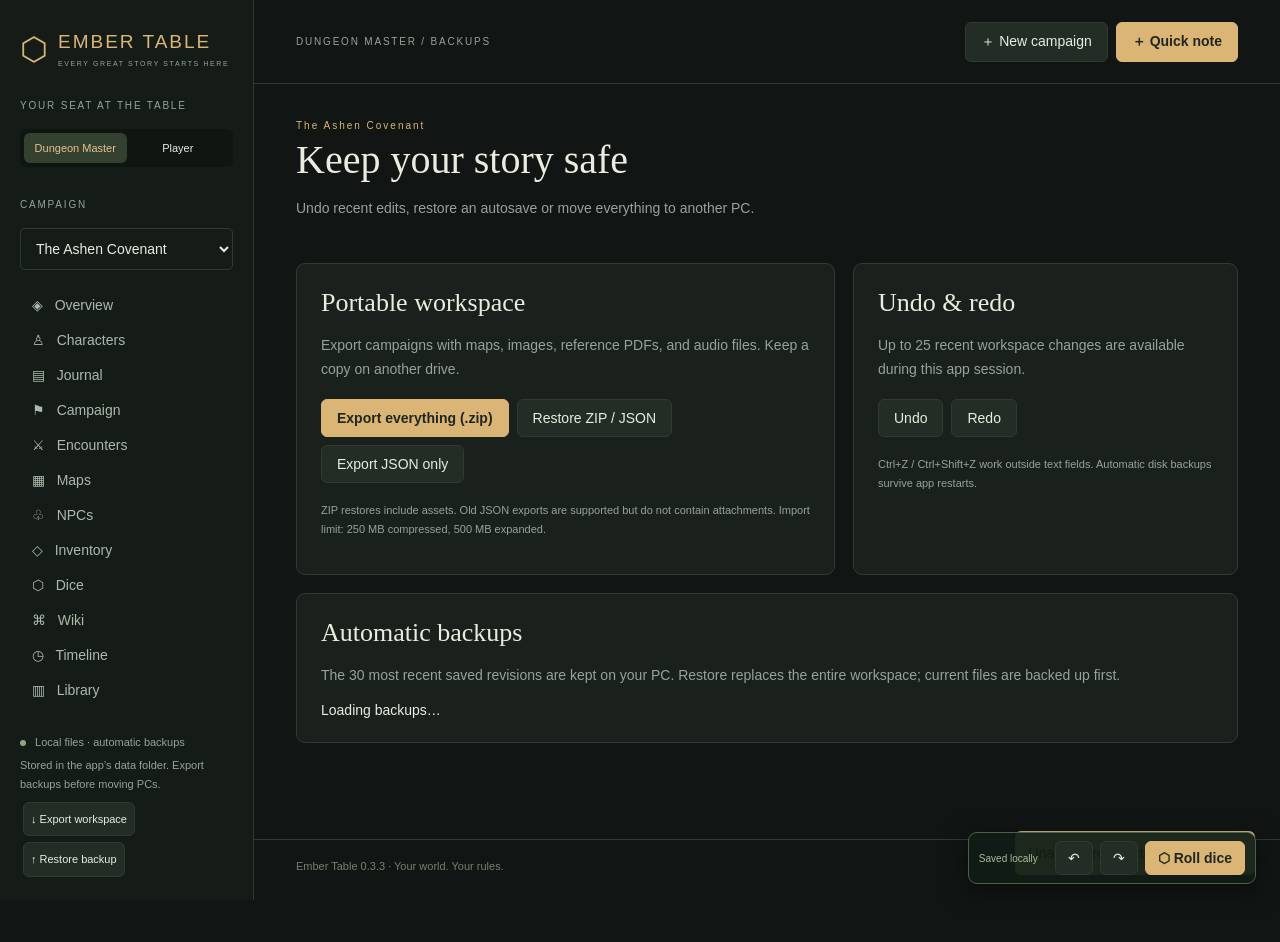
==== app/index.html @ 341ece7b "Fix native book-pack chooser and stream imports with visible progress" ====
<!doctype html><html lang="en"><head><meta charset="utf-8"><meta name="viewport" content="width=device-width,initial-scale=1"><title>Ember Table · Campaign workspace</title><link rel="stylesheet" href="style.css"></head><body><aside><a class="brand" href="#">⬡ <span>EMBER TABLE<small>EVERY GREAT STORY STARTS HERE</small></span></a><label class="eyebrow">YOUR SEAT AT THE TABLE</label><div class="switch"><button id="dm">Dungeon Master</button><button id="player">Player</button></div><label class="eyebrow">CAMPAIGN</label><select id="campaignSelect" aria-label="Campaign"></select><nav id="nav"></nav><div class="sidebottom"><span class="dot"></span> Local files · automatic backups<p>Stored in the app’s data folder. Export backups before moving PCs.</p><button onclick="backup()">↓ Export workspace</button><button onclick="document.getElementById('restore').click()">↑ Restore backup</button><input hidden id="restore" type="file" accept="application/json"></div></aside><main><header><span id="crumb">WORKSPACE / OVERVIEW</span><div><button onclick="newCampaign()">＋ New campaign</button><button class="gold" onclick="openNote()">＋ Quick note</button></div></header><div id="view"></div><footer>Ember Table 0.3.3 · Your world. Your rules. <span>Independent tabletop companion</span></footer></main><dialog id="modal"><form id="form"><div id="fields"></div><div class="actions"><button type="button" onclick="modal.close()">Cancel</button><button class="gold" type="submit">Save</button></div></form></dialog><div id="toast" role="status"></div><script src="engine.js"></script><script src="map-render.js"></script><script src="dice3d.js"></script><script src="app.js"></script><script src="upgrade.js"></script><script src="rules.js"></script><script src="deletion.js"></script></body></html>
---- app/style.css ----
:root{color-scheme:dark;--bg:#111614;--panel:#1a211d;--border:#303a31;--muted:#97a397;--gold:#dbb576;--text:#e9ecdf}*{box-sizing:border-box}body{margin:0;background:var(--bg);color:var(--text);font:14px 'DM Sans',sans-serif}button,input,textarea,select{font:inherit}button,select{cursor:pointer}button{border:1px solid var(--border);background:#242d25;color:var(--text);border-radius:6px;padding:10px 15px}button:hover{border-color:var(--gold);background:#313b2d}button.gold{background:var(--gold);color:#20271e;border-color:var(--gold);font-weight:700}aside{position:fixed;inset:0 auto 0 0;width:254px;background:#151c17;border-right:1px solid var(--border);padding:30px 20px;display:flex;flex-direction:column;gap:18px}.brand{display:flex;gap:10px;color:var(--gold);font-size:32px;text-decoration:none;align-items:center}.brand span{font-size:19px;letter-spacing:2px}.brand small{display:block;font-size:7px;letter-spacing:1.6px;color:var(--muted);margin-top:7px}.eyebrow{font-size:10px;letter-spacing:1.8px;color:var(--muted);margin-top:14px}.switch{display:flex;background:#0f1511;padding:4px;border-radius:6px}.switch button{border:0;background:none;font-size:11px;flex:1;padding:9px 3px}.switch .active{background:#344030;color:#e4c28b}select,input,textarea{background:#151c17;border:1px solid var(--border);border-radius:5px;padding:11px;color:var(--text);width:100%}nav{display:grid;gap:5px}nav button{background:none;border:0;text-align:left;padding:12px;color:#aeb8ab}nav button.active{background:#303c2e;color:var(--gold);border-left:2px solid var(--gold)}.sidebottom{margin-top:auto;color:var(--muted);font-size:11px;line-height:1.7}.sidebottom button{font-size:11px;margin:3px;padding:7px}.dot{display:inline-block;width:6px;height:6px;border-radius:50%;background:#8fa77d;margin-right:6px}main{margin-left:254px}header{height:84px;border-bottom:1px solid var(--border);display:flex;align-items:center;justify-content:space-between;padding:0 42px}header>span{font-size:10px;letter-spacing:1.8px;color:var(--muted)}header button{margin-left:8px}#view{padding:36px 42px;min-height:calc(100vh - 145px)}h1,h2,h3{font-family:'Cormorant Garamond',Georgia,serif}h1{font-size:40px;font-weight:500;margin:5px 0 10px}h2{font-size:26px;font-weight:500;margin:0 0 16px}h3{font-size:23px;margin:0 0 9px}p{color:var(--muted);line-height:1.7}.eyeline{color:var(--gold);font-size:10px;letter-spacing:2px}.heading{display:flex;align-items:center;justify-content:space-between;margin-bottom:28px}.hero{border:1px solid #55634b;border-radius:10px;padding:36px;background:radial-gradient(ellipse at 90% 20%,#62734e44,transparent 55%),linear-gradient(110deg,#27352b,#1b261f);position:relative;overflow:hidden;margin-bottom:24px}.hero:after{content:'✧';position:absolute;right:55px;top:-60px;font:300px Georgia;color:#d5bd7b12;pointer-events:none}.hero h1{font-size:48px}.hero p{max-width:500px}.hero button{margin-top:15px}.badge{font-size:10px;letter-spacing:1px;padding:5px 9px;border-radius:4px;background:#354330;color:#b8ca9c}.grid{display:grid;grid-template-columns:repeat(3,1fr);gap:18px}.grid.two{grid-template-columns:1.4fr 1fr}.card{background:var(--panel);border:1px solid var(--border);border-radius:9px;padding:24px;margin-bottom:18px}.stat{font-family:Georgia;font-size:34px;color:var(--gold)}.cardhead{display:flex;justify-content:space-between;align-items:center;margin-bottom:15px}.row{display:flex;align-items:center;justify-content:space-between;gap:12px;padding:14px 0;border-bottom:1px solid var(--border)}.row:last-child{border-bottom:0}.sub{color:var(--muted);font-size:12px;margin-top:5px}.tools{display:flex;gap:8px;flex-wrap:wrap;margin:18px 0}.tools input{width:210px}.empty{padding:25px;color:var(--muted);text-align:center}.note{white-space:pre-wrap;line-height:1.7;color:#bbc5b5;max-height:170px;overflow:auto}textarea{min-height:130px;resize:vertical}dialog{background:#1b241d;color:var(--text);border:1px solid #657552;border-radius:12px;width:560px;max-width:94vw;padding:28px}dialog::backdrop{background:#000a}dialog label{display:block;margin:17px 0 7px;color:var(--muted);font-size:12px}.actions{text-align:right;margin-top:25px}.actions button{margin-left:10px}footer{padding:20px 42px;color:#73816e;font-size:11px;border-top:1px solid var(--border)}footer span{float:right}#toast{position:fixed;bottom:25px;right:25px;background:#d9bc81;color:#172017;border-radius:6px;padding:14px;display:none;z-index:20}canvas{display:block;width:100%;image-rendering:pixelated;touch-action:none;cursor:crosshair;border-radius:8px;border:1px solid var(--border)}.hp{height:5px;background:#394332;border-radius:8px;margin-top:10px}.hp div{height:100%;background:#9eb480}.diceResult{font:72px Georgia;color:var(--gold);text-align:center;padding:25px}.activeTurn{border:1px solid var(--gold);padding:12px;background:#303a27}.small{font-size:11px}.warning{padding:14px;border-left:2px solid var(--gold);color:#bdc5b5;line-height:1.6}input[type=checkbox]{width:auto}@media(max-width:1000px){aside{width:210px}main{margin-left:210px}#view{padding:24px}header{padding:0 24px}.grid{grid-template-columns:1fr 1fr}.grid.two{grid-template-columns:1fr}}@media(max-width:650px){aside{position:relative;width:100%;padding:18px}aside .eyebrow,aside .sidebottom{display:none}nav{display:flex;overflow:auto}nav button{white-space:nowrap}.brand{margin-bottom:8px}main{margin:0}header{height:auto;padding:15px;gap:10px}header>span{display:none}#view{padding:20px}.grid{grid-template-columns:1fr}.hero{padding:25px}.hero h1{font-size:37px}.heading{align-items:flex-start;gap:12px}.heading h1{font-size:31px}footer span{display:none}}
/* Desktop workbench additions */
aside{padding-bottom:20px}nav{gap:1px;overflow-y:auto;min-height:140px}nav button{padding:9px 12px}.sidebottom p{margin:5px 0}.sidebottom{flex-shrink:0}.globaltools{position:fixed;right:24px;bottom:16px;display:flex;align-items:center;gap:7px;background:#101c15ee;border:1px solid #4c6048;padding:8px 10px;border-radius:9px;z-index:50;box-shadow:0 5px 25px #0008}.globaltools span{font-size:10px;color:#aabc9d;margin-right:10px}.globaltools button{padding:8px 12px}footer{padding-bottom:70px}.abilities{display:grid;grid-template-columns:repeat(6,1fr);gap:10px;margin:20px 0}.ability{display:flex;flex-direction:column;align-items:center;gap:5px;padding:13px;background:#233325}.ability small{color:#adc19e;letter-spacing:2px}.ability b{font:29px Georgia;color:#e4c184}.ability span{font-size:11px}.sheetstats{display:flex;justify-content:space-between;align-items:center;gap:15px}.checks{display:grid;grid-template-columns:1fr 1fr;gap:7px}.checks button{display:flex;justify-content:space-between;text-align:left;font-size:12px}.checks b{color:#e2c088}.death{padding-top:15px;border-top:1px solid var(--border);display:flex;flex-wrap:wrap;gap:10px;align-items:center;font-size:12px}.death input{accent-color:#d4b579}.tablewrap{overflow:auto}table{width:100%;border-collapse:collapse}th,td{text-align:left;padding:13px 9px;border-bottom:1px solid var(--border)}th{font-size:10px;letter-spacing:1px;color:var(--muted)}td .sub{max-width:280px;white-space:pre-wrap}td button{font-size:11px;padding:7px;margin:2px}.wallet{display:flex;gap:40px;flex-wrap:wrap}.wallet div{display:flex;gap:8px;align-items:baseline}.wallet small{color:var(--gold)}.wikilink{background:none;border:0;color:var(--gold);padding:0 2px;text-decoration:underline;display:inline;font:inherit}.assetlink{display:block;color:var(--gold);margin:12px 0}.maplayout{display:grid;grid-template-columns:minmax(0,1fr) 290px;gap:20px}.mapcard{padding:16px}.mapscroll{max-height:740px;overflow:auto;border:1px solid #59634d;border-radius:7px;background:#101810}.mapscroll canvas{width:auto;border:0;max-width:none;border-radius:0}.mapcard .tools{margin:10px 0}.mapcard label{display:flex;align-items:center;gap:7px;font-size:11px}.mapcard select{padding:7px;width:140px}.mapcard input[type=color]{width:40px;height:32px;padding:1px}.mapcard button{font-size:11px;padding:8px}.tokenDot{display:inline-block;width:12px;height:12px;border-radius:50%;margin-right:8px}.combatrow{display:grid;grid-template-columns:45px 1fr auto;gap:15px;align-items:center;border-bottom:1px solid var(--border);padding:15px 7px}.combatrow .tools{margin:0}.combatrow button{padding:7px;font-size:11px}.combatrow details{margin-top:10px;font-size:12px}.combatrow.activeTurn{border-radius:6px}.diceoverlay{position:fixed;inset:auto 22px 76px auto;width:min(760px,calc(100vw - 32px));max-height:calc(100vh - 110px);overflow:auto;background:#17241c;border:1px solid #b29360;border-radius:14px;box-shadow:0 20px 100px #000d;padding:20px;z-index:100}.diceoverlay[hidden]{display:none}.diceoverlay h2{margin:0}.diceoverlay canvas{width:100%;height:auto;border:0;border-radius:7px}.diceoverlay .tools{margin:10px 0}.diceoverlay button{padding:8px;font-size:12px}.diceoverlay .tools input{width:160px}.diceoverlay select{max-width:280px}.rolltotal{text-align:center;font:64px Georgia;color:#ecd09c;line-height:1.2}#diceOutcome{text-align:center;color:#b8c8b1;padding:10px}.critical{color:#e8c56d;text-shadow:0 0 26px #edb749}.fumble{color:#dc8e82}.sessiongrid{display:grid;grid-template-columns:minmax(0,1.45fr) minmax(280px,1fr);gap:20px}.sessiongrid .combatrow{grid-template-columns:35px 1fr}.sessiongrid .combatrow .tools{grid-column:2}.sessiongrid .mapscroll canvas{max-width:100%;height:auto;width:100%!important}dialog{max-height:90vh;overflow:auto}dialog label{margin-top:14px}.note{max-height:300px}.grid>section{min-width:0}button:focus-visible,input:focus-visible,select:focus-visible{outline:2px solid #d7b471;outline-offset:3px}.cardhead{gap:12px}.cardhead>div>button{margin:3px}.tools label{color:#b9c8b2}#view>input{margin-bottom:15px}#scratchpad{min-height:220px}@media(max-width:1200px){.maplayout{grid-template-columns:1fr}.sessiongrid{grid-template-columns:1fr}.combatrow{grid-template-columns:40px 1fr}.combatrow .tools{grid-column:2}}@media(max-width:650px){.abilities{grid-template-columns:repeat(3,1fr)}.checks{grid-template-columns:1fr}.sheetstats{flex-direction:column;align-items:flex-start}.globaltools{right:8px;bottom:8px}.globaltools span{display:none}.diceoverlay{right:8px;bottom:70px}.wallet{gap:20px}nav{overflow-x:auto;min-height:0}.sessiongrid{grid-template-columns:1fr}}
.editiontabs{display:flex;gap:10px;margin:0 0 20px}.ruleslayout{display:grid;grid-template-columns:280px minmax(0,1fr);gap:20px}.rulesshelf{align-self:start}.rulesshelf h2{margin-top:20px}.rulesshelf h2:first-child{margin-top:0}.bookbutton{display:block;width:100%;text-align:left;margin:10px 0;padding:14px}.bookbutton small{display:block;margin-top:8px;color:#a9bda0}.rulesshelf .tools input{width:100%}.rulesshelf .tools{flex-wrap:wrap}.searchhit{display:block;text-align:left;width:100%;padding:12px;margin:8px 0}.searchhit span{display:block;font-size:11px;line-height:1.6;color:#b7c3af;margin-top:7px}.rulereader{padding:16px;min-width:0}#ruleReader iframe{display:block;width:100%;height:780px;border:1px solid #43583c;border-radius:6px;background:#101a13}.rulereader .cardhead{flex-wrap:wrap}.rulesshelf .row{flex-wrap:wrap}#ruleSearchResults{max-height:450px;overflow:auto}@media(max-width:1200px){.ruleslayout{grid-template-columns:1fr}.rulesshelf{display:block}#ruleReader iframe{height:700px}}
button.danger{color:#e6aaa0;border-color:#775148;background:#37251f}button.danger:hover{background:#55322a;border-color:#c98273}.dangerzone{margin-top:30px;border-color:#634a3a}.dangerzone p{max-width:760px}button:disabled{opacity:.4;cursor:not-allowed}.assetlink+button.danger{font-size:11px;padding:7px;margin:0 0 15px}
#bookImportDialog{width:560px}#bookImportProgress{display:block;width:100%;height:20px;accent-color:#d7b471;margin:20px 0}#bookImportDetail{white-space:pre-wrap;overflow-wrap:anywhere;min-height:40px}
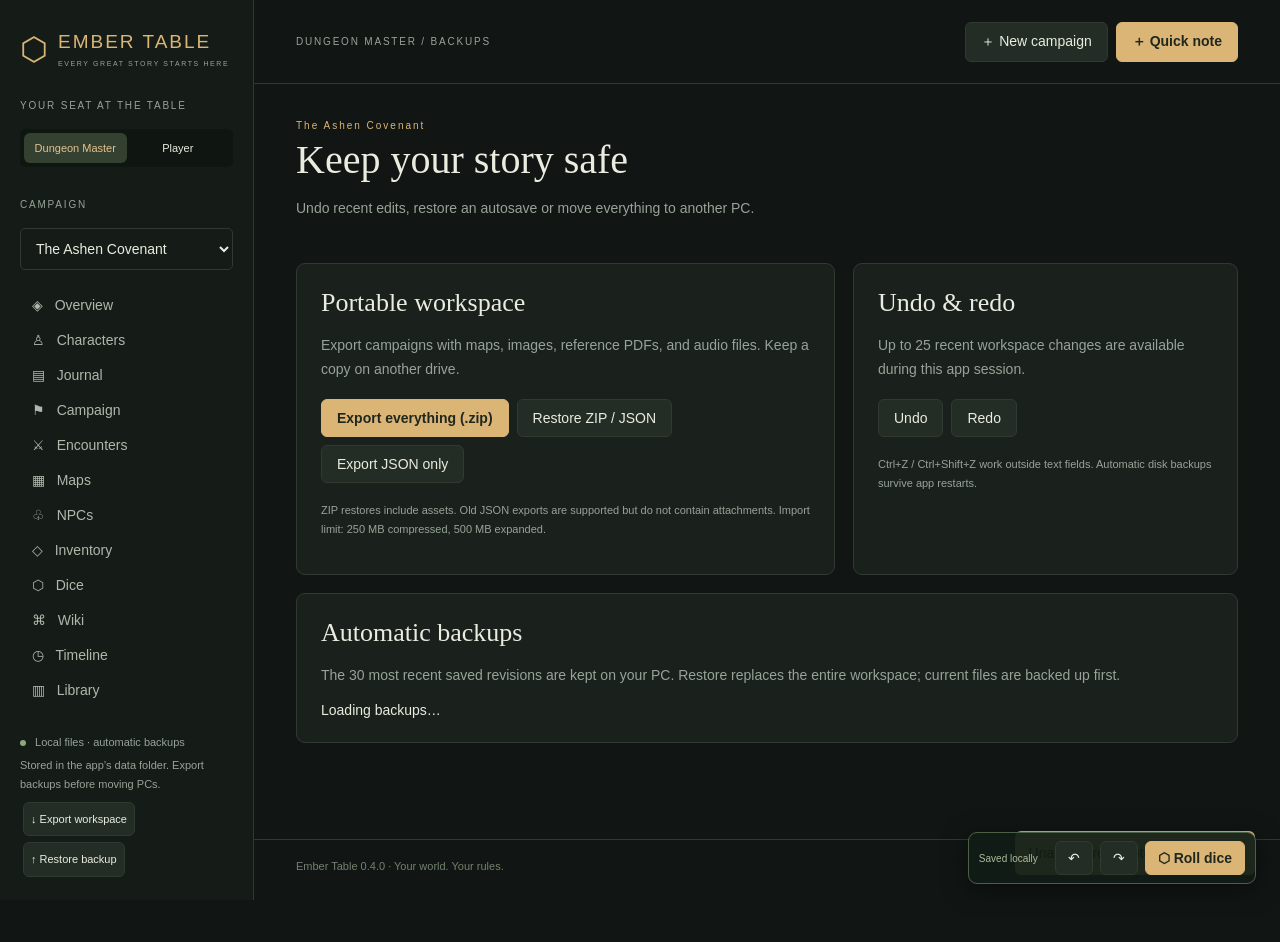
==== commit d7e6be25: "Add offline map studio, TV monitor selection and guided campaign tools" ====
--- a/app/index.html
+++ b/app/index.html
@@ -1 +1 @@
-<!doctype html><html lang="en"><head><meta charset="utf-8"><meta name="viewport" content="width=device-width,initial-scale=1"><title>Ember Table · Campaign workspace</title><link rel="stylesheet" href="style.css"></head><body><aside><a class="brand" href="#">⬡ <span>EMBER TABLE<small>EVERY GREAT STORY STARTS HERE</small></span></a><label class="eyebrow">YOUR SEAT AT THE TABLE</label><div class="switch"><button id="dm">Dungeon Master</button><button id="player">Player</button></div><label class="eyebrow">CAMPAIGN</label><select id="campaignSelect" aria-label="Campaign"></select><nav id="nav"></nav><div class="sidebottom"><span class="dot"></span> Local files · automatic backups<p>Stored in the app’s data folder. Export backups before moving PCs.</p><button onclick="backup()">↓ Export workspace</button><button onclick="document.getElementById('restore').click()">↑ Restore backup</button><input hidden id="restore" type="file" accept="application/json"></div></aside><main><header><span id="crumb">WORKSPACE / OVERVIEW</span><div><button onclick="newCampaign()">＋ New campaign</button><button class="gold" onclick="openNote()">＋ Quick note</button></div></header><div id="view"></div><footer>Ember Table 0.3.3 · Your world. Your rules. <span>Independent tabletop companion</span></footer></main><dialog id="modal"><form id="form"><div id="fields"></div><div class="actions"><button type="button" onclick="modal.close()">Cancel</button><button class="gold" type="submit">Save</button></div></form></dialog><div id="toast" role="status"></div><script src="engine.js"></script><script src="map-render.js"></script><script src="dice3d.js"></script><script src="app.js"></script><script src="upgrade.js"></script><script src="rules.js"></script><script src="deletion.js"></script></body></html>
+<!doctype html><html lang="en"><head><meta charset="utf-8"><meta name="viewport" content="width=device-width,initial-scale=1"><title>Ember Table · Campaign workspace</title><link rel="stylesheet" href="style.css"></head><body><aside><a class="brand" href="#">⬡ <span>EMBER TABLE<small>EVERY GREAT STORY STARTS HERE</small></span></a><label class="eyebrow">YOUR SEAT AT THE TABLE</label><div class="switch"><button id="dm">Dungeon Master</button><button id="player">Player</button></div><label class="eyebrow">CAMPAIGN</label><select id="campaignSelect" aria-label="Campaign"></select><nav id="nav"></nav><div class="sidebottom"><span class="dot"></span> Local files · automatic backups<p>Stored in the app’s data folder. Export backups before moving PCs.</p><button onclick="backup()">↓ Export workspace</button><button onclick="document.getElementById('restore').click()">↑ Restore backup</button><input hidden id="restore" type="file" accept="application/json"></div></aside><main><header><span id="crumb">WORKSPACE / OVERVIEW</span><div><button onclick="newCampaign()">＋ New campaign</button><button class="gold" onclick="openNote()">＋ Quick note</button></div></header><div id="view"></div><footer>Ember Table 0.4.0 · Your world. Your rules. <span>Independent tabletop companion</span></footer></main><dialog id="modal"><form id="form"><div id="fields"></div><div class="actions"><button type="button" onclick="modal.close()">Cancel</button><button class="gold" type="submit">Save</button></div></form></dialog><div id="toast" role="status"></div><script src="engine.js"></script><script src="map-art.js"></script><script src="map-render.js"></script><script src="dice3d.js"></script><script src="app.js"></script><script src="upgrade.js"></script><script src="rules.js"></script><script src="deletion.js"></script><script src="map-studio.js"></script><script src="campaign-tools.js"></script></body></html>
--- a/app/style.css
+++ b/app/style.css
@@ -4,3 +4,5 @@
 .editiontabs{display:flex;gap:10px;margin:0 0 20px}.ruleslayout{display:grid;grid-template-columns:280px minmax(0,1fr);gap:20px}.rulesshelf{align-self:start}.rulesshelf h2{margin-top:20px}.rulesshelf h2:first-child{margin-top:0}.bookbutton{display:block;width:100%;text-align:left;margin:10px 0;padding:14px}.bookbutton small{display:block;margin-top:8px;color:#a9bda0}.rulesshelf .tools input{width:100%}.rulesshelf .tools{flex-wrap:wrap}.searchhit{display:block;text-align:left;width:100%;padding:12px;margin:8px 0}.searchhit span{display:block;font-size:11px;line-height:1.6;color:#b7c3af;margin-top:7px}.rulereader{padding:16px;min-width:0}#ruleReader iframe{display:block;width:100%;height:780px;border:1px solid #43583c;border-radius:6px;background:#101a13}.rulereader .cardhead{flex-wrap:wrap}.rulesshelf .row{flex-wrap:wrap}#ruleSearchResults{max-height:450px;overflow:auto}@media(max-width:1200px){.ruleslayout{grid-template-columns:1fr}.rulesshelf{display:block}#ruleReader iframe{height:700px}}
 button.danger{color:#e6aaa0;border-color:#775148;background:#37251f}button.danger:hover{background:#55322a;border-color:#c98273}.dangerzone{margin-top:30px;border-color:#634a3a}.dangerzone p{max-width:760px}button:disabled{opacity:.4;cursor:not-allowed}.assetlink+button.danger{font-size:11px;padding:7px;margin:0 0 15px}
 #bookImportDialog{width:560px}#bookImportProgress{display:block;width:100%;height:20px;accent-color:#d7b471;margin:20px 0}#bookImportDetail{white-space:pre-wrap;overflow-wrap:anywhere;min-height:40px}
+/* Expanded offline studio and preparation workspaces. */
+.studio{display:grid;grid-template-columns:240px minmax(0,1fr);gap:20px;align-items:start}.studio-palette{position:sticky;top:15px;padding:18px;max-height:calc(100vh - 40px);overflow:auto}.studio-tools{display:grid;grid-template-columns:1fr 1fr;gap:5px}.studio-tools button{padding:8px 5px;font-size:12px}.studio-palette label{display:block;margin-top:14px;font-size:13px}.studio-palette input[type=range]{width:100%}.texture-palette,.stamp-palette{display:grid;grid-template-columns:1fr 1fr;gap:6px;margin:12px 0}.texture-palette button,.stamp-palette button{padding:4px;overflow:hidden;text-transform:capitalize}.texture-palette canvas,.stamp-palette canvas,.stamp-palette img{display:block;max-width:100%;margin:auto}.stamp-palette img{height:65px;object-fit:contain}.stamp-palette small{font-size:11px}.chosen{border-color:#e4c387!important;background:#3c4f34!important}.studio-scroll{max-height:72vh;background:#17281f;border-radius:8px}.studio-scroll canvas{max-width:none;cursor:crosshair}.dmgrid{display:grid;grid-template-columns:repeat(2,minmax(0,1fr));gap:20px;align-items:start}.dmgrid .card{margin:0}.dmgrid .card .row{flex-wrap:wrap}.dmgrid .card textarea{min-height:220px}#relationshipBoard{display:block;width:100%;min-height:360px;background:radial-gradient(ellipse at center,#233729,#15261c);border-radius:12px;touch-action:none}#relationshipBoard [data-node]{cursor:grab}#relationshipBoard text{pointer-events:none}#diagnosticReport{height:300px;font:12px monospace}#heroWizard,#setupWizard{max-width:800px}#heroWizard label,#setupWizard label{display:block;margin-top:14px}.studio output{color:#e5c78a}nav{max-height:calc(100vh - 350px);overflow-y:auto}@media(max-width:1150px){.studio{grid-template-columns:190px minmax(0,1fr)}.dmgrid{grid-template-columns:1fr}.studio-palette{padding:10px}}@media(max-width:850px){.studio{grid-template-columns:1fr}.studio-palette{position:static;max-height:450px}.texture-palette,.stamp-palette{grid-template-columns:repeat(4,1fr)}}
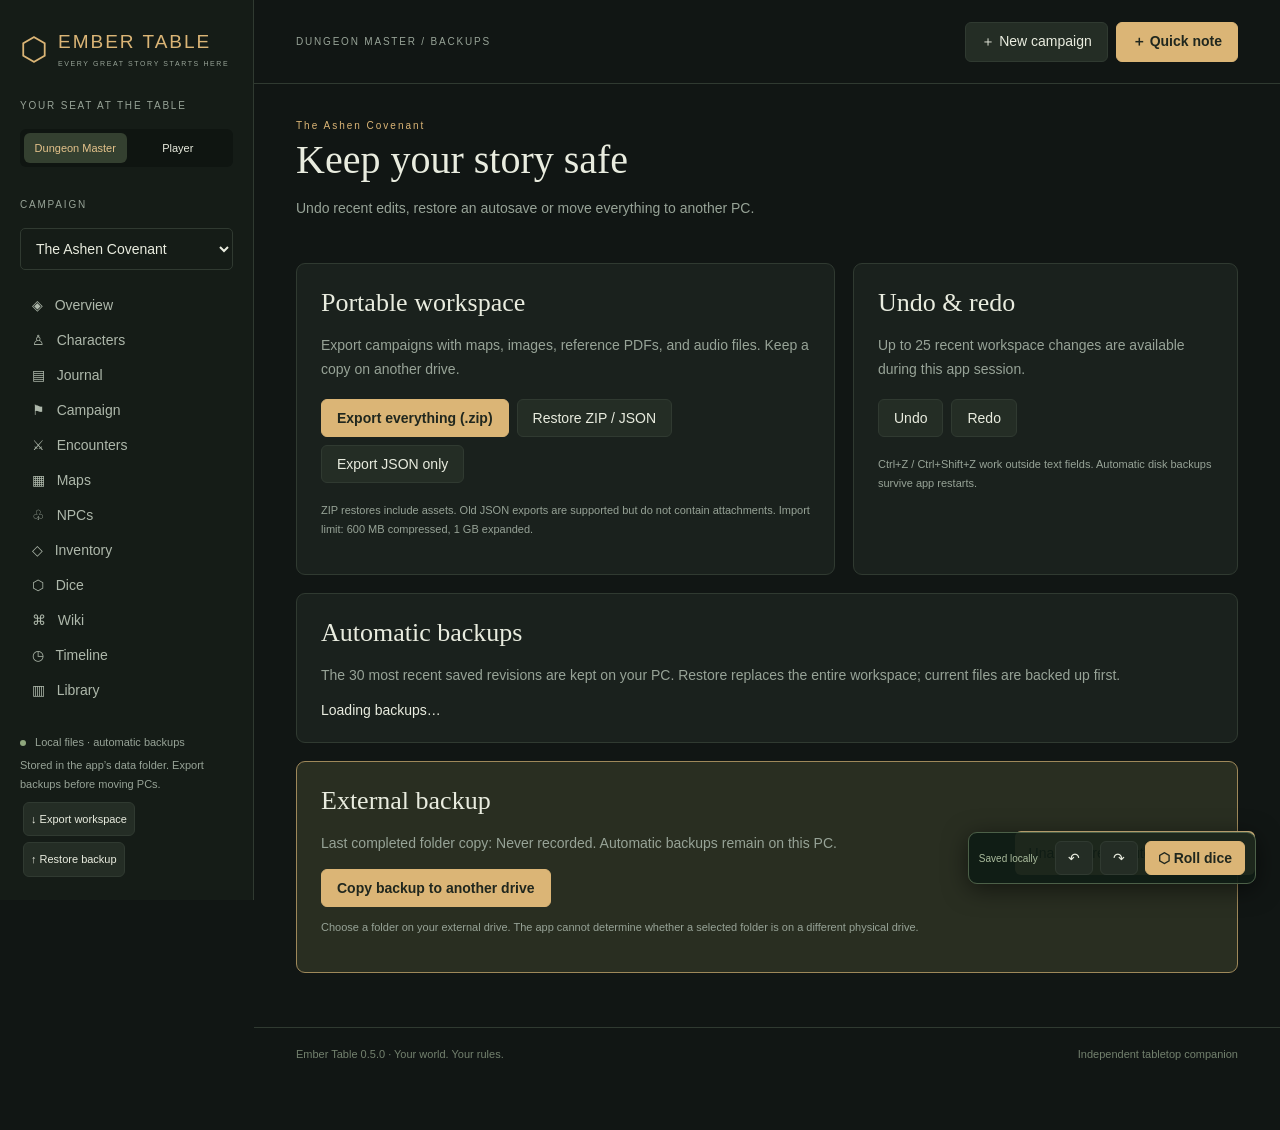
==== commit 3ecac57a: "Expand offline map studio to 178 stamps and add campaign-wide player and DM utilities" ====
--- a/app/index.html
+++ b/app/index.html
@@ -1 +1 @@
-<!doctype html><html lang="en"><head><meta charset="utf-8"><meta name="viewport" content="width=device-width,initial-scale=1"><title>Ember Table · Campaign workspace</title><link rel="stylesheet" href="style.css"></head><body><aside><a class="brand" href="#">⬡ <span>EMBER TABLE<small>EVERY GREAT STORY STARTS HERE</small></span></a><label class="eyebrow">YOUR SEAT AT THE TABLE</label><div class="switch"><button id="dm">Dungeon Master</button><button id="player">Player</button></div><label class="eyebrow">CAMPAIGN</label><select id="campaignSelect" aria-label="Campaign"></select><nav id="nav"></nav><div class="sidebottom"><span class="dot"></span> Local files · automatic backups<p>Stored in the app’s data folder. Export backups before moving PCs.</p><button onclick="backup()">↓ Export workspace</button><button onclick="document.getElementById('restore').click()">↑ Restore backup</button><input hidden id="restore" type="file" accept="application/json"></div></aside><main><header><span id="crumb">WORKSPACE / OVERVIEW</span><div><button onclick="newCampaign()">＋ New campaign</button><button class="gold" onclick="openNote()">＋ Quick note</button></div></header><div id="view"></div><footer>Ember Table 0.4.0 · Your world. Your rules. <span>Independent tabletop companion</span></footer></main><dialog id="modal"><form id="form"><div id="fields"></div><div class="actions"><button type="button" onclick="modal.close()">Cancel</button><button class="gold" type="submit">Save</button></div></form></dialog><div id="toast" role="status"></div><script src="engine.js"></script><script src="map-art.js"></script><script src="map-render.js"></script><script src="dice3d.js"></script><script src="app.js"></script><script src="upgrade.js"></script><script src="rules.js"></script><script src="deletion.js"></script><script src="map-studio.js"></script><script src="campaign-tools.js"></script></body></html>
+<!doctype html><html lang="en"><head><meta charset="utf-8"><meta name="viewport" content="width=device-width,initial-scale=1"><title>Ember Table · Campaign workspace</title><link rel="stylesheet" href="style.css"></head><body><aside><a class="brand" href="#">⬡ <span>EMBER TABLE<small>EVERY GREAT STORY STARTS HERE</small></span></a><label class="eyebrow">YOUR SEAT AT THE TABLE</label><div class="switch"><button id="dm">Dungeon Master</button><button id="player">Player</button></div><label class="eyebrow">CAMPAIGN</label><select id="campaignSelect" aria-label="Campaign"></select><nav id="nav"></nav><div class="sidebottom"><span class="dot"></span> Local files · automatic backups<p>Stored in the app’s data folder. Export backups before moving PCs.</p><button onclick="backup()">↓ Export workspace</button><button onclick="document.getElementById('restore').click()">↑ Restore backup</button><input hidden id="restore" type="file" accept="application/json"></div></aside><main><header><span id="crumb">WORKSPACE / OVERVIEW</span><div><button onclick="newCampaign()">＋ New campaign</button><button class="gold" onclick="openNote()">＋ Quick note</button></div></header><div id="view"></div><footer>Ember Table 0.5.0 · Your world. Your rules. <span>Independent tabletop companion</span></footer></main><dialog id="modal"><form id="form"><div id="fields"></div><div class="actions"><button type="button" onclick="modal.close()">Cancel</button><button class="gold" type="submit">Save</button></div></form></dialog><div id="toast" role="status"></div><script src="engine.js"></script><script src="map-geometry.js"></script><script src="map-art.js"></script><script src="map-catalog.js"></script><script src="map-render.js"></script><script src="dice3d.js"></script><script src="app.js"></script><script src="upgrade.js"></script><script src="rules.js"></script><script src="deletion.js"></script><script src="map-studio.js"></script><script src="campaign-tools.js"></script><script src="map-pro.js"></script><script src="table-engine.js"></script><script src="table-tools.js"></script></body></html>
--- a/app/style.css
+++ b/app/style.css
@@ -6,3 +6,4 @@
 #bookImportDialog{width:560px}#bookImportProgress{display:block;width:100%;height:20px;accent-color:#d7b471;margin:20px 0}#bookImportDetail{white-space:pre-wrap;overflow-wrap:anywhere;min-height:40px}
 /* Expanded offline studio and preparation workspaces. */
 .studio{display:grid;grid-template-columns:240px minmax(0,1fr);gap:20px;align-items:start}.studio-palette{position:sticky;top:15px;padding:18px;max-height:calc(100vh - 40px);overflow:auto}.studio-tools{display:grid;grid-template-columns:1fr 1fr;gap:5px}.studio-tools button{padding:8px 5px;font-size:12px}.studio-palette label{display:block;margin-top:14px;font-size:13px}.studio-palette input[type=range]{width:100%}.texture-palette,.stamp-palette{display:grid;grid-template-columns:1fr 1fr;gap:6px;margin:12px 0}.texture-palette button,.stamp-palette button{padding:4px;overflow:hidden;text-transform:capitalize}.texture-palette canvas,.stamp-palette canvas,.stamp-palette img{display:block;max-width:100%;margin:auto}.stamp-palette img{height:65px;object-fit:contain}.stamp-palette small{font-size:11px}.chosen{border-color:#e4c387!important;background:#3c4f34!important}.studio-scroll{max-height:72vh;background:#17281f;border-radius:8px}.studio-scroll canvas{max-width:none;cursor:crosshair}.dmgrid{display:grid;grid-template-columns:repeat(2,minmax(0,1fr));gap:20px;align-items:start}.dmgrid .card{margin:0}.dmgrid .card .row{flex-wrap:wrap}.dmgrid .card textarea{min-height:220px}#relationshipBoard{display:block;width:100%;min-height:360px;background:radial-gradient(ellipse at center,#233729,#15261c);border-radius:12px;touch-action:none}#relationshipBoard [data-node]{cursor:grab}#relationshipBoard text{pointer-events:none}#diagnosticReport{height:300px;font:12px monospace}#heroWizard,#setupWizard{max-width:800px}#heroWizard label,#setupWizard label{display:block;margin-top:14px}.studio output{color:#e5c78a}nav{max-height:calc(100vh - 350px);overflow-y:auto}@media(max-width:1150px){.studio{grid-template-columns:190px minmax(0,1fr)}.dmgrid{grid-template-columns:1fr}.studio-palette{padding:10px}}@media(max-width:850px){.studio{grid-template-columns:1fr}.studio-palette{position:static;max-height:450px}.texture-palette,.stamp-palette{grid-template-columns:repeat(4,1fr)}}
+.protoolbar{padding:14px 20px}.protoolbar .tools{margin:8px 0}.protoolbar button{padding:8px 10px;font-size:12px}.protoolbar label{display:flex;align-items:center;gap:6px}.protoolbar input[type=checkbox]{width:auto}.stamp-palette{max-height:390px;overflow-y:auto}.stamp-palette button[hidden]{display:none}.searchhit{display:block;width:100%;text-align:left;margin:8px 0;padding:15px}.searchhit b,.searchhit span{display:block}.searchhit span{margin-top:6px;color:#b2bfaa;font-size:12px;white-space:pre-wrap}.notice{border-color:#9e885a;background:#292e21}.combatresources>.row{flex-wrap:wrap}.combatresources .tools{margin:8px 0}#handoutText{min-height:420px}#handoutStatus{padding-top:10px;color:#c1d2ae}.protoolbar .tools label input{width:auto}.studio-palette .stamp-palette img{max-width:100%;object-fit:contain}.studio-palette .stamp-palette button small{display:block;line-height:1.3}
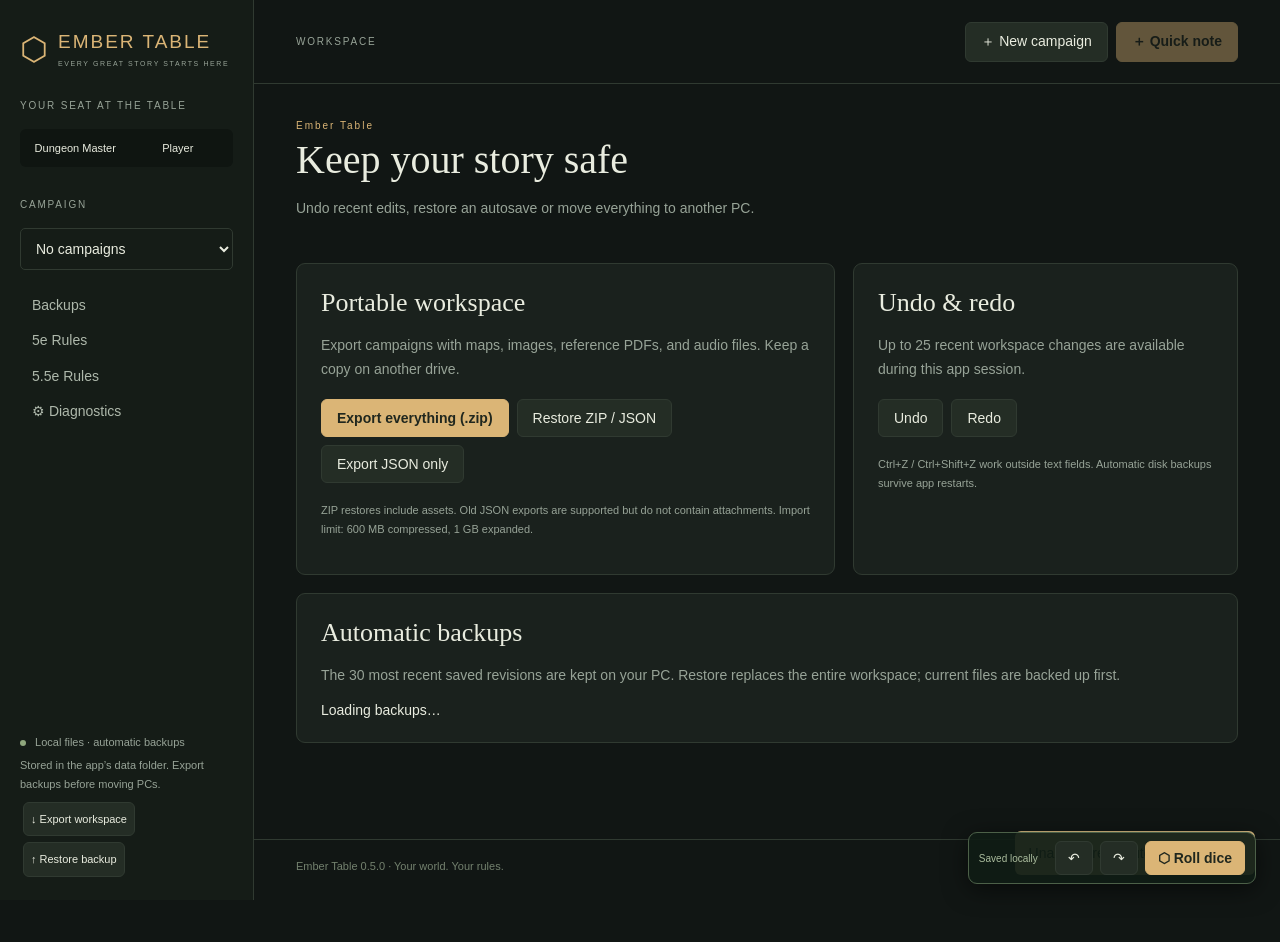
==== commit e4f95897: "Load and migrate the workspace before activating tools or saving on startup" ====
--- a/app/index.html
+++ b/app/index.html
@@ -1 +1 @@
-<!doctype html><html lang="en"><head><meta charset="utf-8"><meta name="viewport" content="width=device-width,initial-scale=1"><title>Ember Table · Campaign workspace</title><link rel="stylesheet" href="style.css"></head><body><aside><a class="brand" href="#">⬡ <span>EMBER TABLE<small>EVERY GREAT STORY STARTS HERE</small></span></a><label class="eyebrow">YOUR SEAT AT THE TABLE</label><div class="switch"><button id="dm">Dungeon Master</button><button id="player">Player</button></div><label class="eyebrow">CAMPAIGN</label><select id="campaignSelect" aria-label="Campaign"></select><nav id="nav"></nav><div class="sidebottom"><span class="dot"></span> Local files · automatic backups<p>Stored in the app’s data folder. Export backups before moving PCs.</p><button onclick="backup()">↓ Export workspace</button><button onclick="document.getElementById('restore').click()">↑ Restore backup</button><input hidden id="restore" type="file" accept="application/json"></div></aside><main><header><span id="crumb">WORKSPACE / OVERVIEW</span><div><button onclick="newCampaign()">＋ New campaign</button><button class="gold" onclick="openNote()">＋ Quick note</button></div></header><div id="view"></div><footer>Ember Table 0.5.0 · Your world. Your rules. <span>Independent tabletop companion</span></footer></main><dialog id="modal"><form id="form"><div id="fields"></div><div class="actions"><button type="button" onclick="modal.close()">Cancel</button><button class="gold" type="submit">Save</button></div></form></dialog><div id="toast" role="status"></div><script src="engine.js"></script><script src="map-geometry.js"></script><script src="map-art.js"></script><script src="map-catalog.js"></script><script src="map-render.js"></script><script src="dice3d.js"></script><script src="app.js"></script><script src="upgrade.js"></script><script src="rules.js"></script><script src="deletion.js"></script><script src="map-studio.js"></script><script src="campaign-tools.js"></script><script src="map-pro.js"></script><script src="table-engine.js"></script><script src="table-tools.js"></script></body></html>
+<!doctype html><html lang="en"><head><meta charset="utf-8"><meta name="viewport" content="width=device-width,initial-scale=1"><title>Ember Table · Campaign workspace</title><link rel="stylesheet" href="style.css"></head><body><aside><a class="brand" href="#">⬡ <span>EMBER TABLE<small>EVERY GREAT STORY STARTS HERE</small></span></a><label class="eyebrow">YOUR SEAT AT THE TABLE</label><div class="switch"><button id="dm">Dungeon Master</button><button id="player">Player</button></div><label class="eyebrow">CAMPAIGN</label><select id="campaignSelect" aria-label="Campaign"></select><nav id="nav"></nav><div class="sidebottom"><span class="dot"></span> Local files · automatic backups<p>Stored in the app’s data folder. Export backups before moving PCs.</p><button onclick="backup()">↓ Export workspace</button><button onclick="document.getElementById('restore').click()">↑ Restore backup</button><input hidden id="restore" type="file" accept="application/json"></div></aside><main><header><span id="crumb">WORKSPACE / OVERVIEW</span><div><button onclick="newCampaign()">＋ New campaign</button><button class="gold" onclick="openNote()">＋ Quick note</button></div></header><div id="view"></div><footer>Ember Table 0.5.0 · Your world. Your rules. <span>Independent tabletop companion</span></footer></main><dialog id="modal"><form id="form"><div id="fields"></div><div class="actions"><button type="button" onclick="modal.close()">Cancel</button><button class="gold" type="submit">Save</button></div></form></dialog><div id="toast" role="status"></div><div id="startup" role="status">Opening your local workspace…</div><script src="boot.js"></script></body></html>
--- a/app/style.css
+++ b/app/style.css
@@ -7,3 +7,5 @@
 /* Expanded offline studio and preparation workspaces. */
 .studio{display:grid;grid-template-columns:240px minmax(0,1fr);gap:20px;align-items:start}.studio-palette{position:sticky;top:15px;padding:18px;max-height:calc(100vh - 40px);overflow:auto}.studio-tools{display:grid;grid-template-columns:1fr 1fr;gap:5px}.studio-tools button{padding:8px 5px;font-size:12px}.studio-palette label{display:block;margin-top:14px;font-size:13px}.studio-palette input[type=range]{width:100%}.texture-palette,.stamp-palette{display:grid;grid-template-columns:1fr 1fr;gap:6px;margin:12px 0}.texture-palette button,.stamp-palette button{padding:4px;overflow:hidden;text-transform:capitalize}.texture-palette canvas,.stamp-palette canvas,.stamp-palette img{display:block;max-width:100%;margin:auto}.stamp-palette img{height:65px;object-fit:contain}.stamp-palette small{font-size:11px}.chosen{border-color:#e4c387!important;background:#3c4f34!important}.studio-scroll{max-height:72vh;background:#17281f;border-radius:8px}.studio-scroll canvas{max-width:none;cursor:crosshair}.dmgrid{display:grid;grid-template-columns:repeat(2,minmax(0,1fr));gap:20px;align-items:start}.dmgrid .card{margin:0}.dmgrid .card .row{flex-wrap:wrap}.dmgrid .card textarea{min-height:220px}#relationshipBoard{display:block;width:100%;min-height:360px;background:radial-gradient(ellipse at center,#233729,#15261c);border-radius:12px;touch-action:none}#relationshipBoard [data-node]{cursor:grab}#relationshipBoard text{pointer-events:none}#diagnosticReport{height:300px;font:12px monospace}#heroWizard,#setupWizard{max-width:800px}#heroWizard label,#setupWizard label{display:block;margin-top:14px}.studio output{color:#e5c78a}nav{max-height:calc(100vh - 350px);overflow-y:auto}@media(max-width:1150px){.studio{grid-template-columns:190px minmax(0,1fr)}.dmgrid{grid-template-columns:1fr}.studio-palette{padding:10px}}@media(max-width:850px){.studio{grid-template-columns:1fr}.studio-palette{position:static;max-height:450px}.texture-palette,.stamp-palette{grid-template-columns:repeat(4,1fr)}}
 .protoolbar{padding:14px 20px}.protoolbar .tools{margin:8px 0}.protoolbar button{padding:8px 10px;font-size:12px}.protoolbar label{display:flex;align-items:center;gap:6px}.protoolbar input[type=checkbox]{width:auto}.stamp-palette{max-height:390px;overflow-y:auto}.stamp-palette button[hidden]{display:none}.searchhit{display:block;width:100%;text-align:left;margin:8px 0;padding:15px}.searchhit b,.searchhit span{display:block}.searchhit span{margin-top:6px;color:#b2bfaa;font-size:12px;white-space:pre-wrap}.notice{border-color:#9e885a;background:#292e21}.combatresources>.row{flex-wrap:wrap}.combatresources .tools{margin:8px 0}#handoutText{min-height:420px}#handoutStatus{padding-top:10px;color:#c1d2ae}.protoolbar .tools label input{width:auto}.studio-palette .stamp-palette img{max-width:100%;object-fit:contain}.studio-palette .stamp-palette button small{display:block;line-height:1.3}
+
+#startup{position:fixed;inset:0;z-index:2000;background:#111d16;color:#dfc48e;display:flex;align-items:center;justify-content:center;gap:20px;font:20px Georgia;padding:35px;text-align:center}
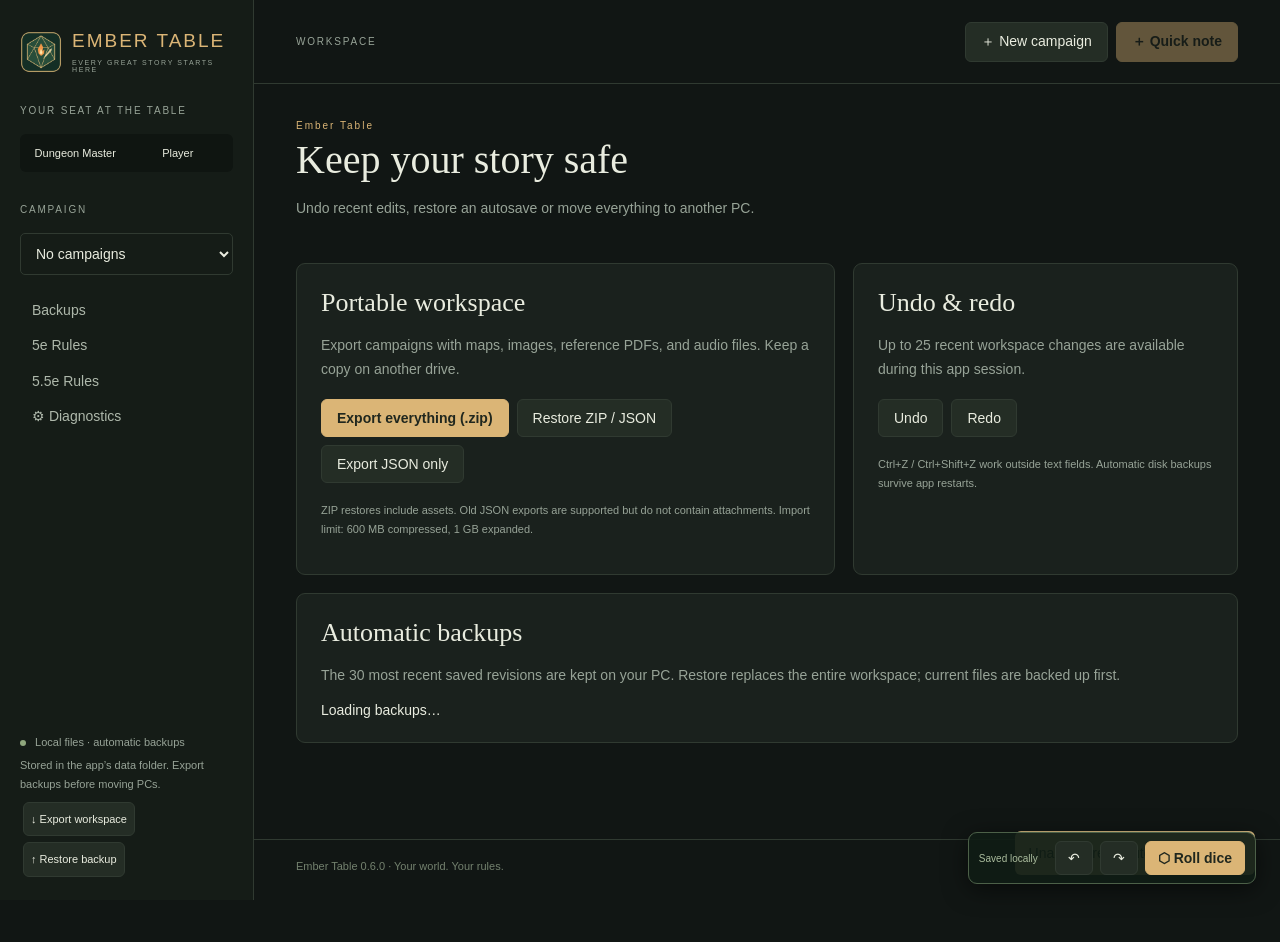
==== commit 8f55c2c0: "Add NPC/place generators, world ledger, OBS dice and responsive desktop exit" ====
--- a/app/index.html
+++ b/app/index.html
@@ -1 +1 @@
-<!doctype html><html lang="en"><head><meta charset="utf-8"><meta name="viewport" content="width=device-width,initial-scale=1"><title>Ember Table · Campaign workspace</title><link rel="stylesheet" href="style.css"></head><body><aside><a class="brand" href="#">⬡ <span>EMBER TABLE<small>EVERY GREAT STORY STARTS HERE</small></span></a><label class="eyebrow">YOUR SEAT AT THE TABLE</label><div class="switch"><button id="dm">Dungeon Master</button><button id="player">Player</button></div><label class="eyebrow">CAMPAIGN</label><select id="campaignSelect" aria-label="Campaign"></select><nav id="nav"></nav><div class="sidebottom"><span class="dot"></span> Local files · automatic backups<p>Stored in the app’s data folder. Export backups before moving PCs.</p><button onclick="backup()">↓ Export workspace</button><button onclick="document.getElementById('restore').click()">↑ Restore backup</button><input hidden id="restore" type="file" accept="application/json"></div></aside><main><header><span id="crumb">WORKSPACE / OVERVIEW</span><div><button onclick="newCampaign()">＋ New campaign</button><button class="gold" onclick="openNote()">＋ Quick note</button></div></header><div id="view"></div><footer>Ember Table 0.5.0 · Your world. Your rules. <span>Independent tabletop companion</span></footer></main><dialog id="modal"><form id="form"><div id="fields"></div><div class="actions"><button type="button" onclick="modal.close()">Cancel</button><button class="gold" type="submit">Save</button></div></form></dialog><div id="toast" role="status"></div><div id="startup" role="status">Opening your local workspace…</div><script src="boot.js"></script></body></html>
+<!doctype html><html lang="en"><head><meta charset="utf-8"><meta name="viewport" content="width=device-width,initial-scale=1"><link rel="icon" href="ember-table.ico"><title>Ember Table · Campaign workspace</title><link rel="stylesheet" href="style.css"></head><body><aside><a class="brand" href="#"><img src="ember-table.png" width="42" height="42" alt=""> <span>EMBER TABLE<small>EVERY GREAT STORY STARTS HERE</small></span></a><label class="eyebrow">YOUR SEAT AT THE TABLE</label><div class="switch"><button id="dm">Dungeon Master</button><button id="player">Player</button></div><label class="eyebrow">CAMPAIGN</label><select id="campaignSelect" aria-label="Campaign"></select><nav id="nav"></nav><div class="sidebottom"><span class="dot"></span> Local files · automatic backups<p>Stored in the app’s data folder. Export backups before moving PCs.</p><button onclick="backup()">↓ Export workspace</button><button onclick="document.getElementById('restore').click()">↑ Restore backup</button><input hidden id="restore" type="file" accept="application/json"></div></aside><main><header><span id="crumb">WORKSPACE / OVERVIEW</span><div><button onclick="newCampaign()">＋ New campaign</button><button class="gold" onclick="openNote()">＋ Quick note</button></div></header><div id="view"></div><footer>Ember Table 0.6.0 · Your world. Your rules. <span>Independent tabletop companion</span></footer></main><dialog id="modal"><form id="form"><div id="fields"></div><div class="actions"><button type="button" onclick="modal.close()">Cancel</button><button class="gold" type="submit">Save</button></div></form></dialog><div id="toast" role="status"></div><div id="startup" role="status">Opening your local workspace…</div><script src="boot.js"></script></body></html>
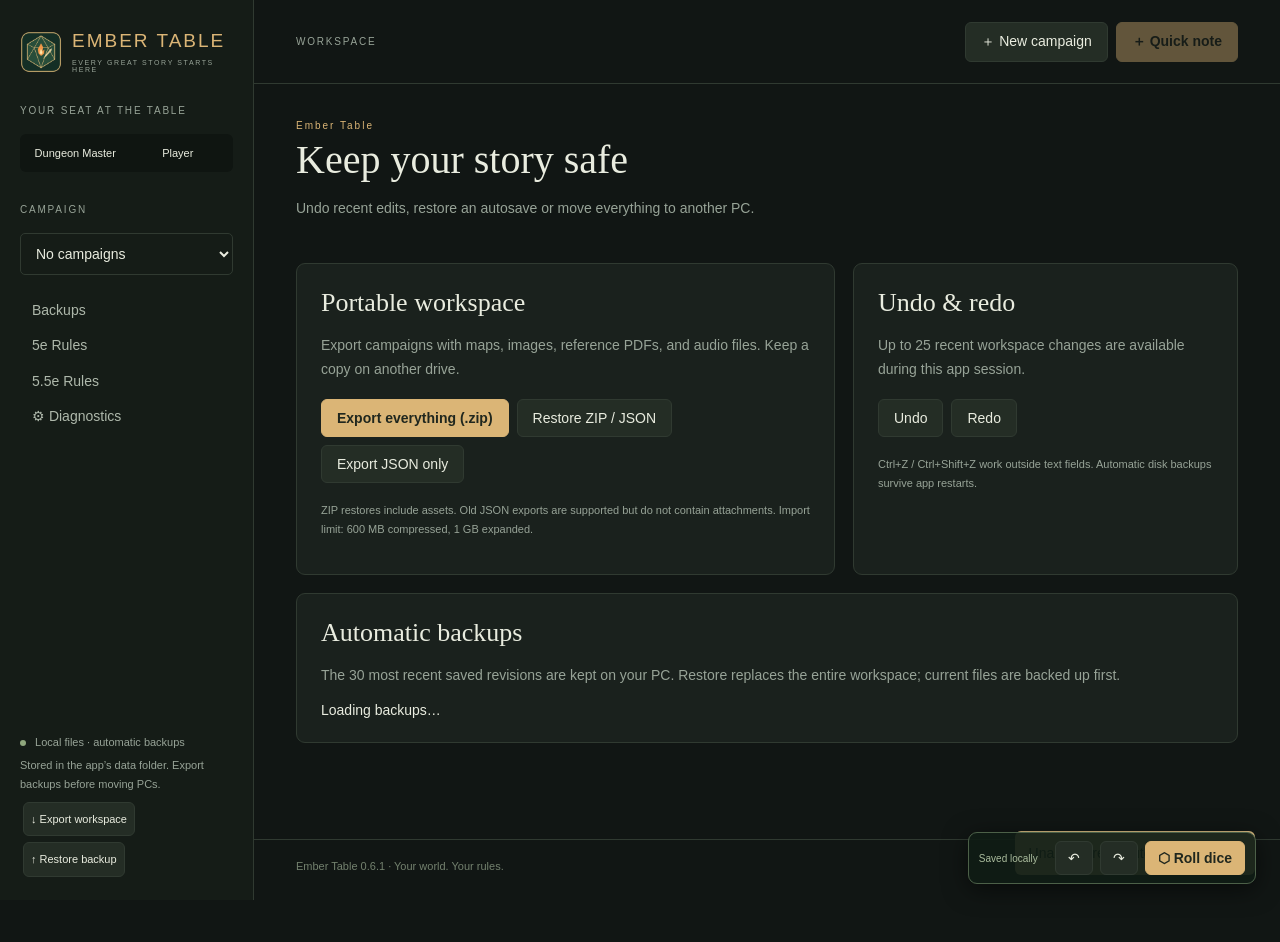
==== commit 24649526: "Fix OBS rolls with inactive main window, restore Monsters navigation and repair desktop shortcut ico" ====
--- a/app/index.html
+++ b/app/index.html
@@ -1 +1 @@
-<!doctype html><html lang="en"><head><meta charset="utf-8"><meta name="viewport" content="width=device-width,initial-scale=1"><link rel="icon" href="ember-table.ico"><title>Ember Table · Campaign workspace</title><link rel="stylesheet" href="style.css"></head><body><aside><a class="brand" href="#"><img src="ember-table.png" width="42" height="42" alt=""> <span>EMBER TABLE<small>EVERY GREAT STORY STARTS HERE</small></span></a><label class="eyebrow">YOUR SEAT AT THE TABLE</label><div class="switch"><button id="dm">Dungeon Master</button><button id="player">Player</button></div><label class="eyebrow">CAMPAIGN</label><select id="campaignSelect" aria-label="Campaign"></select><nav id="nav"></nav><div class="sidebottom"><span class="dot"></span> Local files · automatic backups<p>Stored in the app’s data folder. Export backups before moving PCs.</p><button onclick="backup()">↓ Export workspace</button><button onclick="document.getElementById('restore').click()">↑ Restore backup</button><input hidden id="restore" type="file" accept="application/json"></div></aside><main><header><span id="crumb">WORKSPACE / OVERVIEW</span><div><button onclick="newCampaign()">＋ New campaign</button><button class="gold" onclick="openNote()">＋ Quick note</button></div></header><div id="view"></div><footer>Ember Table 0.6.0 · Your world. Your rules. <span>Independent tabletop companion</span></footer></main><dialog id="modal"><form id="form"><div id="fields"></div><div class="actions"><button type="button" onclick="modal.close()">Cancel</button><button class="gold" type="submit">Save</button></div></form></dialog><div id="toast" role="status"></div><div id="startup" role="status">Opening your local workspace…</div><script src="boot.js"></script></body></html>
+<!doctype html><html lang="en"><head><meta charset="utf-8"><meta name="viewport" content="width=device-width,initial-scale=1"><link rel="icon" href="ember-table.ico"><title>Ember Table · Campaign workspace</title><link rel="stylesheet" href="style.css"></head><body><aside><a class="brand" href="#"><img src="ember-table.png" width="42" height="42" alt=""> <span>EMBER TABLE<small>EVERY GREAT STORY STARTS HERE</small></span></a><label class="eyebrow">YOUR SEAT AT THE TABLE</label><div class="switch"><button id="dm">Dungeon Master</button><button id="player">Player</button></div><label class="eyebrow">CAMPAIGN</label><select id="campaignSelect" aria-label="Campaign"></select><nav id="nav"></nav><div class="sidebottom"><span class="dot"></span> Local files · automatic backups<p>Stored in the app’s data folder. Export backups before moving PCs.</p><button onclick="backup()">↓ Export workspace</button><button onclick="document.getElementById('restore').click()">↑ Restore backup</button><input hidden id="restore" type="file" accept="application/json"></div></aside><main><header><span id="crumb">WORKSPACE / OVERVIEW</span><div><button onclick="newCampaign()">＋ New campaign</button><button class="gold" onclick="openNote()">＋ Quick note</button></div></header><div id="view"></div><footer>Ember Table 0.6.1 · Your world. Your rules. <span>Independent tabletop companion</span></footer></main><dialog id="modal"><form id="form"><div id="fields"></div><div class="actions"><button type="button" onclick="modal.close()">Cancel</button><button class="gold" type="submit">Save</button></div></form></dialog><div id="toast" role="status"></div><div id="startup" role="status">Opening your local workspace…</div><script src="boot.js"></script></body></html>
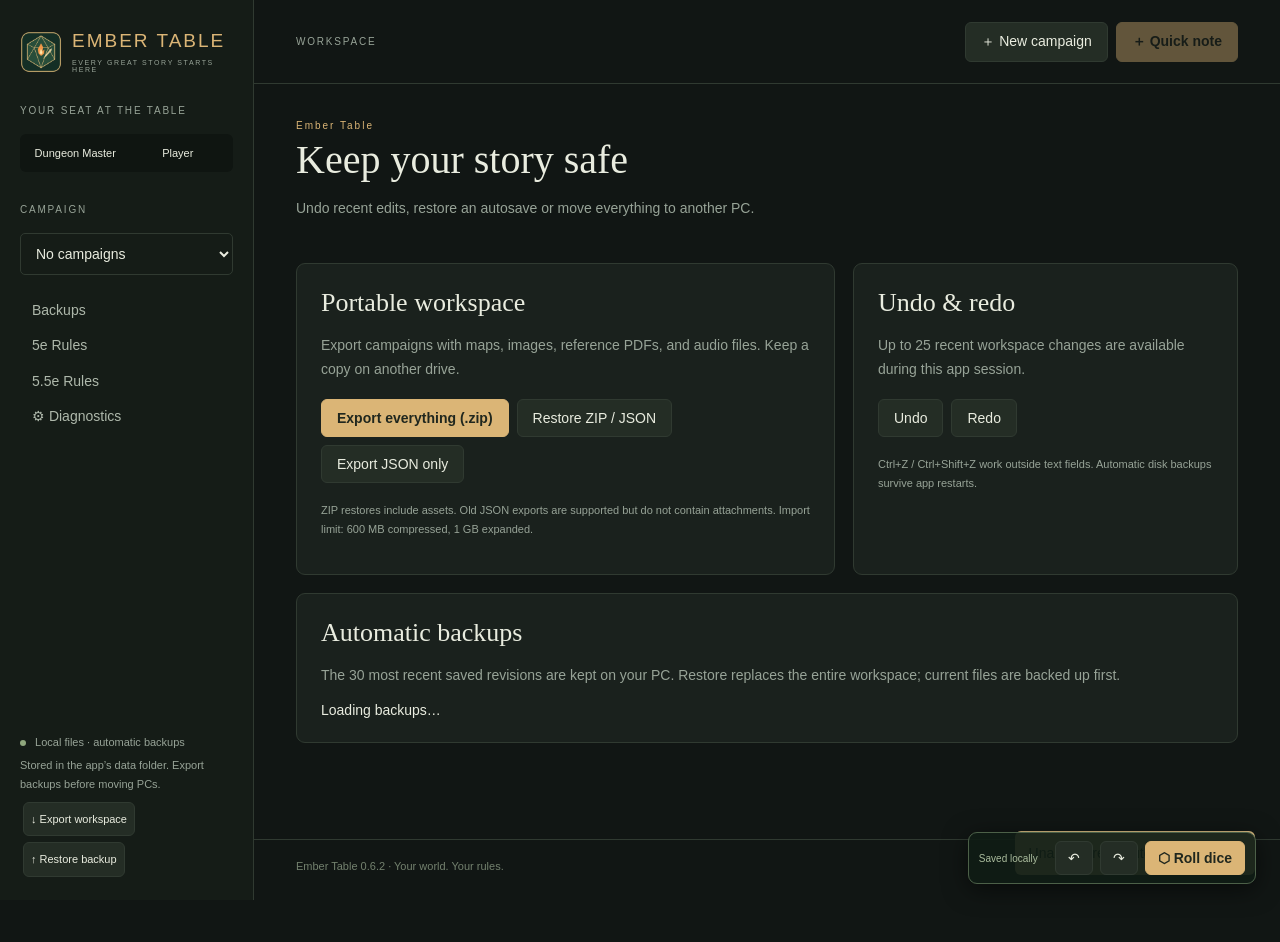
==== commit fe03fcc6: "Add direct Monster Manual reader and PDF recovery plus persistent player and DM notebooks" ====
--- a/app/index.html
+++ b/app/index.html
@@ -1 +1 @@
-<!doctype html><html lang="en"><head><meta charset="utf-8"><meta name="viewport" content="width=device-width,initial-scale=1"><link rel="icon" href="ember-table.ico"><title>Ember Table · Campaign workspace</title><link rel="stylesheet" href="style.css"></head><body><aside><a class="brand" href="#"><img src="ember-table.png" width="42" height="42" alt=""> <span>EMBER TABLE<small>EVERY GREAT STORY STARTS HERE</small></span></a><label class="eyebrow">YOUR SEAT AT THE TABLE</label><div class="switch"><button id="dm">Dungeon Master</button><button id="player">Player</button></div><label class="eyebrow">CAMPAIGN</label><select id="campaignSelect" aria-label="Campaign"></select><nav id="nav"></nav><div class="sidebottom"><span class="dot"></span> Local files · automatic backups<p>Stored in the app’s data folder. Export backups before moving PCs.</p><button onclick="backup()">↓ Export workspace</button><button onclick="document.getElementById('restore').click()">↑ Restore backup</button><input hidden id="restore" type="file" accept="application/json"></div></aside><main><header><span id="crumb">WORKSPACE / OVERVIEW</span><div><button onclick="newCampaign()">＋ New campaign</button><button class="gold" onclick="openNote()">＋ Quick note</button></div></header><div id="view"></div><footer>Ember Table 0.6.1 · Your world. Your rules. <span>Independent tabletop companion</span></footer></main><dialog id="modal"><form id="form"><div id="fields"></div><div class="actions"><button type="button" onclick="modal.close()">Cancel</button><button class="gold" type="submit">Save</button></div></form></dialog><div id="toast" role="status"></div><div id="startup" role="status">Opening your local workspace…</div><script src="boot.js"></script></body></html>
+<!doctype html><html lang="en"><head><meta charset="utf-8"><meta name="viewport" content="width=device-width,initial-scale=1"><link rel="icon" href="ember-table.ico"><title>Ember Table · Campaign workspace</title><link rel="stylesheet" href="style.css"></head><body><aside><a class="brand" href="#"><img src="ember-table.png" width="42" height="42" alt=""> <span>EMBER TABLE<small>EVERY GREAT STORY STARTS HERE</small></span></a><label class="eyebrow">YOUR SEAT AT THE TABLE</label><div class="switch"><button id="dm">Dungeon Master</button><button id="player">Player</button></div><label class="eyebrow">CAMPAIGN</label><select id="campaignSelect" aria-label="Campaign"></select><nav id="nav"></nav><div class="sidebottom"><span class="dot"></span> Local files · automatic backups<p>Stored in the app’s data folder. Export backups before moving PCs.</p><button onclick="backup()">↓ Export workspace</button><button onclick="document.getElementById('restore').click()">↑ Restore backup</button><input hidden id="restore" type="file" accept="application/json"></div></aside><main><header><span id="crumb">WORKSPACE / OVERVIEW</span><div><button onclick="newCampaign()">＋ New campaign</button><button class="gold" onclick="openNote()">＋ Quick note</button></div></header><div id="view"></div><footer>Ember Table 0.6.2 · Your world. Your rules. <span>Independent tabletop companion</span></footer></main><dialog id="modal"><form id="form"><div id="fields"></div><div class="actions"><button type="button" onclick="modal.close()">Cancel</button><button class="gold" type="submit">Save</button></div></form></dialog><div id="toast" role="status"></div><div id="startup" role="status">Opening your local workspace…</div><script src="boot.js"></script></body></html>
--- a/app/style.css
+++ b/app/style.css
@@ -9,3 +9,5 @@
 .protoolbar{padding:14px 20px}.protoolbar .tools{margin:8px 0}.protoolbar button{padding:8px 10px;font-size:12px}.protoolbar label{display:flex;align-items:center;gap:6px}.protoolbar input[type=checkbox]{width:auto}.stamp-palette{max-height:390px;overflow-y:auto}.stamp-palette button[hidden]{display:none}.searchhit{display:block;width:100%;text-align:left;margin:8px 0;padding:15px}.searchhit b,.searchhit span{display:block}.searchhit span{margin-top:6px;color:#b2bfaa;font-size:12px;white-space:pre-wrap}.notice{border-color:#9e885a;background:#292e21}.combatresources>.row{flex-wrap:wrap}.combatresources .tools{margin:8px 0}#handoutText{min-height:420px}#handoutStatus{padding-top:10px;color:#c1d2ae}.protoolbar .tools label input{width:auto}.studio-palette .stamp-palette img{max-width:100%;object-fit:contain}.studio-palette .stamp-palette button small{display:block;line-height:1.3}
 
 #startup{position:fixed;inset:0;z-index:2000;background:#111d16;color:#dfc48e;display:flex;align-items:center;justify-content:center;gap:20px;font:20px Georgia;padding:35px;text-align:center}
+
+#monsterFrame{width:100%;height:720px;border:1px solid var(--border);border-radius:7px;background:#101a13}
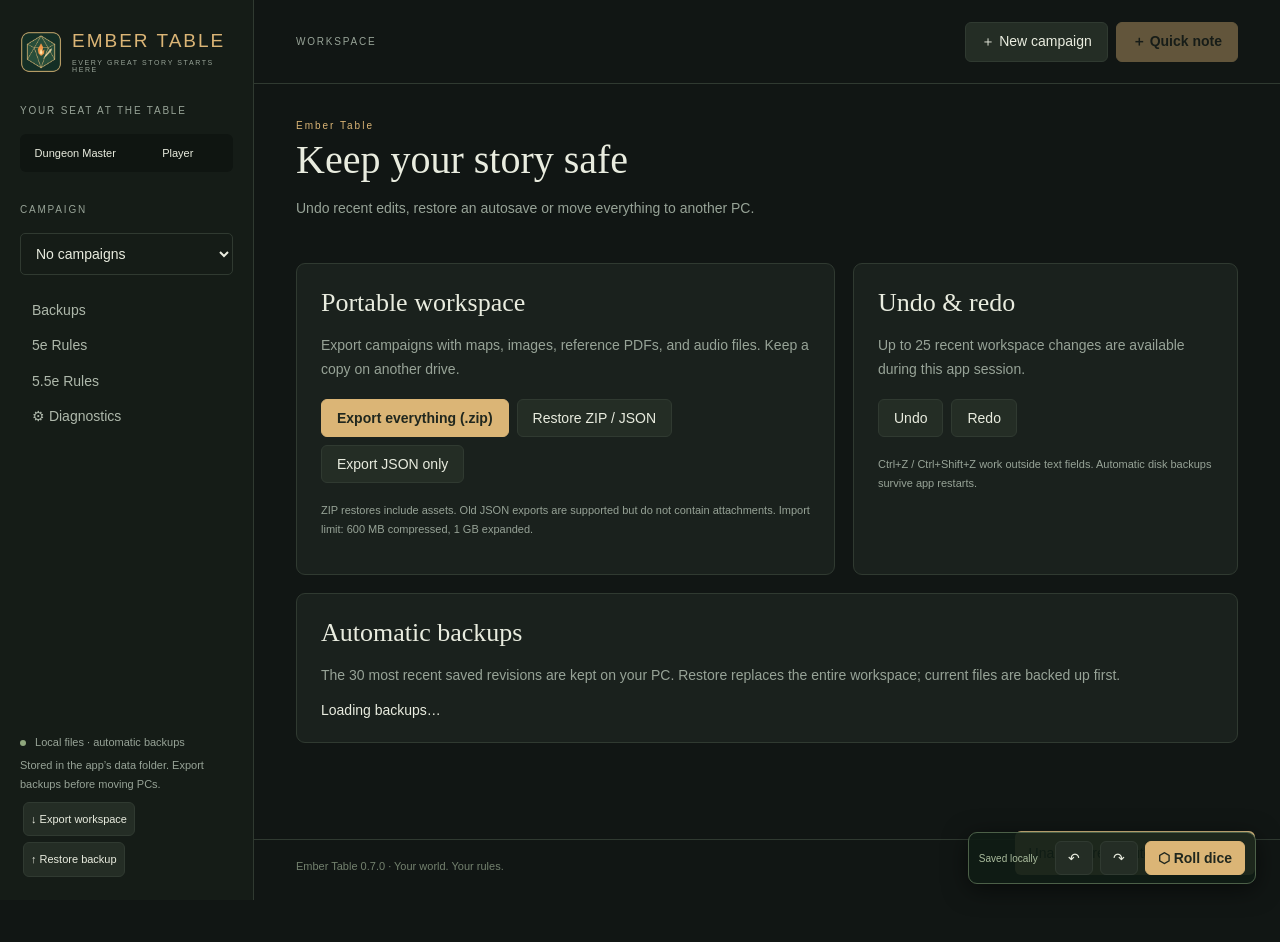
==== commit 9665e7c4: "Add 100 editable offline map templates and 50 illustrated player token templates" ====
--- a/app/index.html
+++ b/app/index.html
@@ -1 +1 @@
-<!doctype html><html lang="en"><head><meta charset="utf-8"><meta name="viewport" content="width=device-width,initial-scale=1"><link rel="icon" href="ember-table.ico"><title>Ember Table · Campaign workspace</title><link rel="stylesheet" href="style.css"></head><body><aside><a class="brand" href="#"><img src="ember-table.png" width="42" height="42" alt=""> <span>EMBER TABLE<small>EVERY GREAT STORY STARTS HERE</small></span></a><label class="eyebrow">YOUR SEAT AT THE TABLE</label><div class="switch"><button id="dm">Dungeon Master</button><button id="player">Player</button></div><label class="eyebrow">CAMPAIGN</label><select id="campaignSelect" aria-label="Campaign"></select><nav id="nav"></nav><div class="sidebottom"><span class="dot"></span> Local files · automatic backups<p>Stored in the app’s data folder. Export backups before moving PCs.</p><button onclick="backup()">↓ Export workspace</button><button onclick="document.getElementById('restore').click()">↑ Restore backup</button><input hidden id="restore" type="file" accept="application/json"></div></aside><main><header><span id="crumb">WORKSPACE / OVERVIEW</span><div><button onclick="newCampaign()">＋ New campaign</button><button class="gold" onclick="openNote()">＋ Quick note</button></div></header><div id="view"></div><footer>Ember Table 0.6.2 · Your world. Your rules. <span>Independent tabletop companion</span></footer></main><dialog id="modal"><form id="form"><div id="fields"></div><div class="actions"><button type="button" onclick="modal.close()">Cancel</button><button class="gold" type="submit">Save</button></div></form></dialog><div id="toast" role="status"></div><div id="startup" role="status">Opening your local workspace…</div><script src="boot.js"></script></body></html>
+<!doctype html><html lang="en"><head><meta charset="utf-8"><meta name="viewport" content="width=device-width,initial-scale=1"><link rel="icon" href="ember-table.ico"><title>Ember Table · Campaign workspace</title><link rel="stylesheet" href="style.css"></head><body><aside><a class="brand" href="#"><img src="ember-table.png" width="42" height="42" alt=""> <span>EMBER TABLE<small>EVERY GREAT STORY STARTS HERE</small></span></a><label class="eyebrow">YOUR SEAT AT THE TABLE</label><div class="switch"><button id="dm">Dungeon Master</button><button id="player">Player</button></div><label class="eyebrow">CAMPAIGN</label><select id="campaignSelect" aria-label="Campaign"></select><nav id="nav"></nav><div class="sidebottom"><span class="dot"></span> Local files · automatic backups<p>Stored in the app’s data folder. Export backups before moving PCs.</p><button onclick="backup()">↓ Export workspace</button><button onclick="document.getElementById('restore').click()">↑ Restore backup</button><input hidden id="restore" type="file" accept="application/json"></div></aside><main><header><span id="crumb">WORKSPACE / OVERVIEW</span><div><button onclick="newCampaign()">＋ New campaign</button><button class="gold" onclick="openNote()">＋ Quick note</button></div></header><div id="view"></div><footer>Ember Table 0.7.0 · Your world. Your rules. <span>Independent tabletop companion</span></footer></main><dialog id="modal"><form id="form"><div id="fields"></div><div class="actions"><button type="button" onclick="modal.close()">Cancel</button><button class="gold" type="submit">Save</button></div></form></dialog><div id="toast" role="status"></div><div id="startup" role="status">Opening your local workspace…</div><script src="boot.js"></script></body></html>
--- a/app/style.css
+++ b/app/style.css
@@ -11,3 +11,5 @@
 #startup{position:fixed;inset:0;z-index:2000;background:#111d16;color:#dfc48e;display:flex;align-items:center;justify-content:center;gap:20px;font:20px Georgia;padding:35px;text-align:center}
 
 #monsterFrame{width:100%;height:720px;border:1px solid var(--border);border-radius:7px;background:#101a13}
+
+.template-grid{display:grid;grid-template-columns:repeat(3,minmax(0,1fr));gap:18px}.template-card{padding:16px;min-width:0}.template-card canvas{width:100%;height:auto;aspect-ratio:1.22;object-fit:contain;background:#14231b;margin-bottom:16px;image-rendering:auto;cursor:default}.token-template-grid{grid-template-columns:repeat(4,minmax(0,1fr))}.token-template-grid canvas{aspect-ratio:1;background:transparent;border:0;max-width:220px;margin:auto auto 12px}.template-card h3{margin-top:12px}.template-card .tools button{padding:8px;font-size:12px}@media(max-width:1100px){.template-grid,.token-template-grid{grid-template-columns:repeat(2,minmax(0,1fr))}}@media(max-width:650px){.template-grid{grid-template-columns:1fr}}
